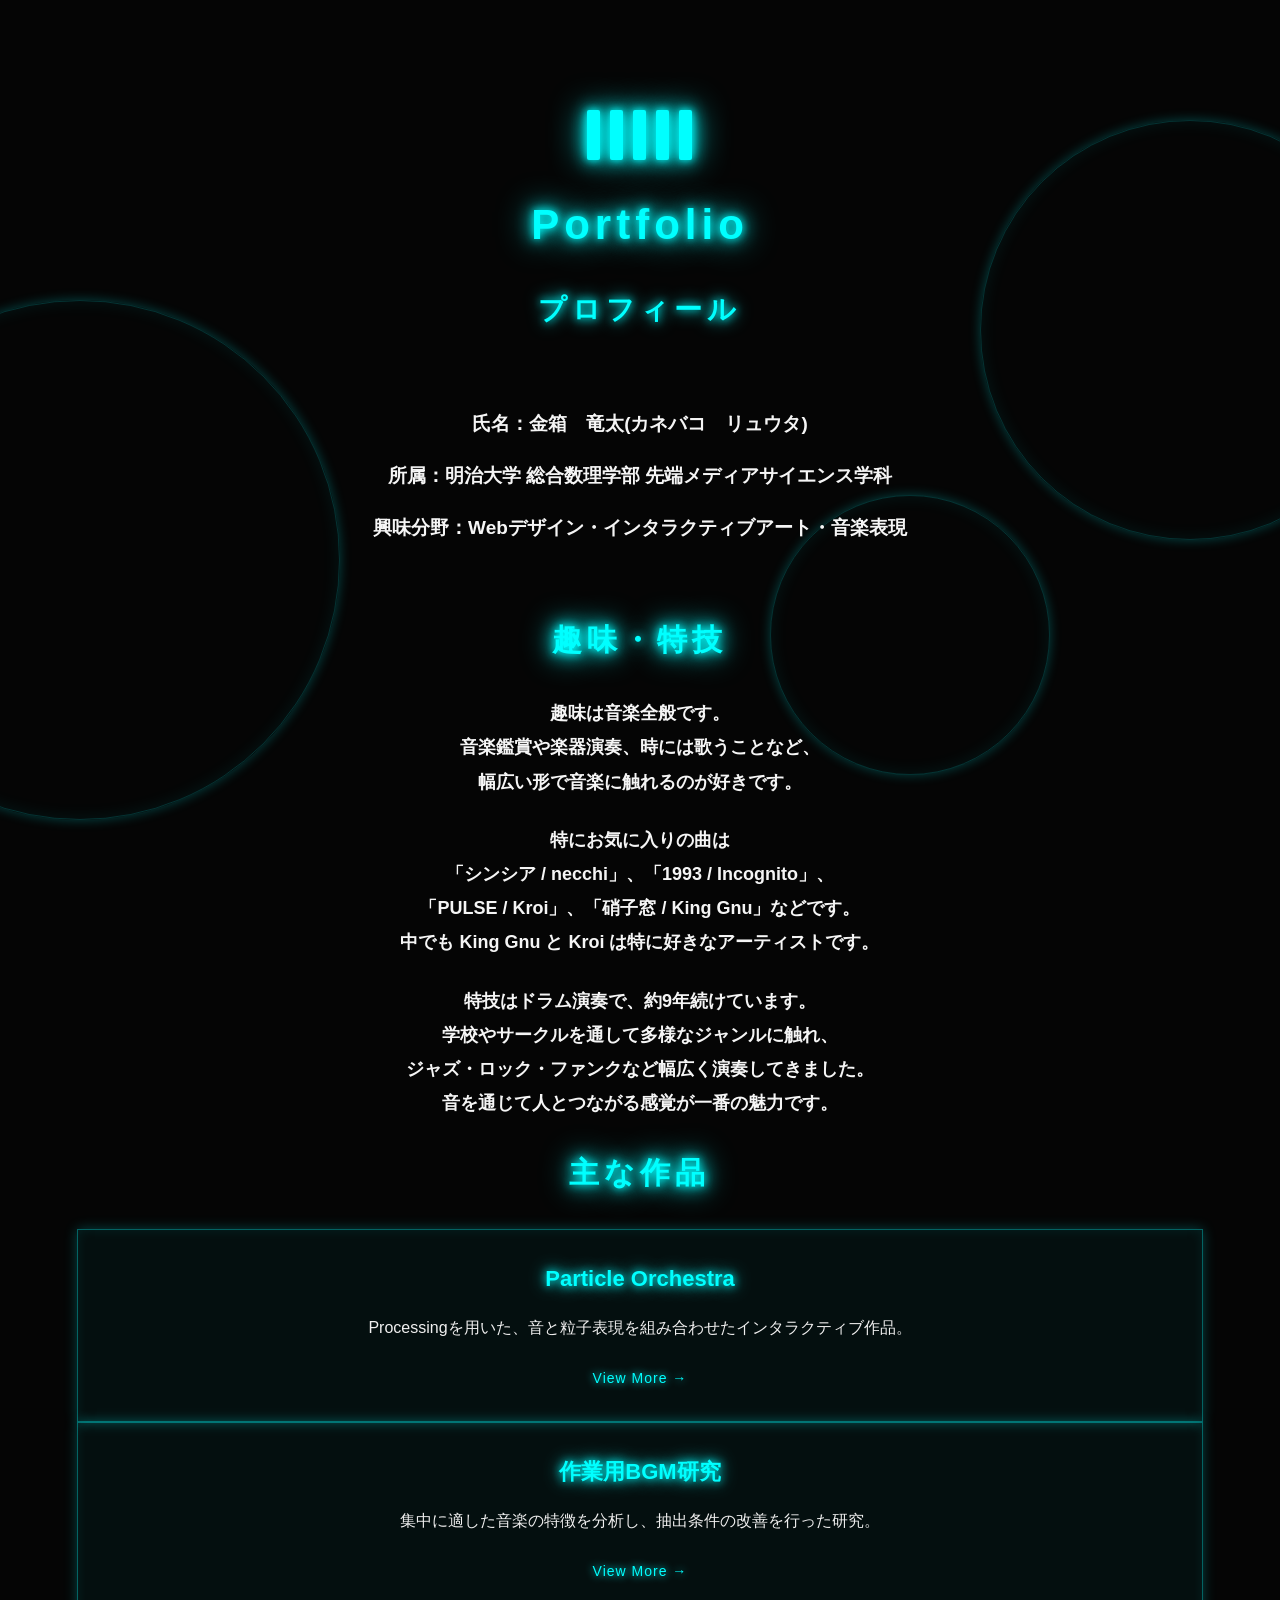
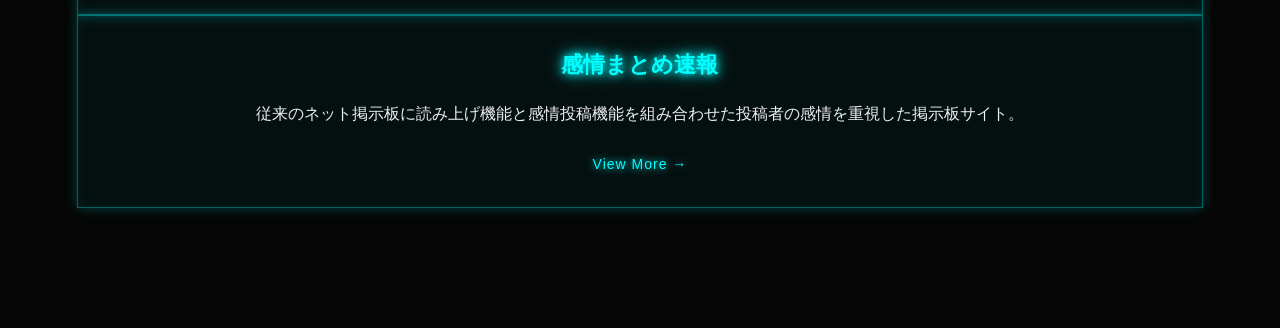
==== index.html @ 3263b045 "Add files via upload" ====
<!DOCTYPE html>
<html lang="ja">
<head>
  <meta charset="UTF-8">
  <meta name="viewport" content="width=device-width, initial-scale=1.0">
  <title>Portfolio</title>
  <link rel="stylesheet" href="style.css">
</head>
<body>

  <div class="music-bg">
  <div class="circle-wave wave1"></div>
  <div class="circle-wave wave2"></div>
  <div class="circle-wave wave3"></div>
</div>

  <main class="page">

    <section class="top">
      <div class="equalizer">
        <span></span>
        <span></span>
        <span></span>
        <span></span>
        <span></span>
      </div>

      <h1>Portfolio</h1>
      <h2>プロフィール</h2>
    </section>

    <section class="profile">
      <p>氏名：金箱　竜太(カネバコ　リュウタ)</p>
      <p>所属：明治大学 総合数理学部 先端メディアサイエンス学科</p>
      <p>興味分野：Webデザイン・インタラクティブアート・音楽表現</p>
    </section>

    <section class="section">
      <h2 class="section-title">趣味・特技</h2>

      <div class="text-block">
        <p>
          趣味は音楽全般です。<br>
          音楽鑑賞や楽器演奏、時には歌うことなど、<br>
          幅広い形で音楽に触れるのが好きです。
        </p>

        <p>
          特にお気に入りの曲は<br>
          「シンシア / necchi」、「1993 / Incognito」、<br>
          「PULSE / Kroi」、「硝子窓 / King Gnu」などです。<br>
          中でも King Gnu と Kroi は特に好きなアーティストです。
        </p>

        <p>
          特技はドラム演奏で、約9年続けています。<br>
          学校やサークルを通して多様なジャンルに触れ、<br>
          ジャズ・ロック・ファンクなど幅広く演奏してきました。<br>
          音を通じて人とつながる感覚が一番の魅力です。
        </p>
      </div>
    </section>

    <section class="section">
      <h2 class="section-title">主な作品</h2>

      <div class="works">
  <a href="particle-orchestra.html" class="work-card">
    <h3>Particle Orchestra</h3>
    <p>Processingを用いた、音と粒子表現を組み合わせたインタラクティブ作品。</p>
    <span class="more">View More →</span>
  </a>

  <a href="bgm-research.html" class="work-card">
    <h3>作業用BGM研究</h3>
    <p>集中に適した音楽の特徴を分析し、抽出条件の改善を行った研究。</p>
    <span class="more">View More →</span>
  </a>

  <a href="emotion-board.html" class="work-card">
    <h3>感情まとめ速報</h3>
    <p>従来のネット掲示板に読み上げ機能と感情投稿機能を組み合わせた投稿者の感情を重視した掲示板サイト。</p>
    <span class="more">View More →</span>
  </a>
</div>
    </section>

  </main>

</body>
</html>
---- style.css ----
* {
  margin: 0;
  padding: 0;
  box-sizing: border-box;
}

body {
  background: #050505;
  color: #f5f5f5;
  font-family: "Helvetica Neue", "Yu Gothic", "YuGothic", sans-serif;
  line-height: 1.9;
}

/* 全体幅 */
.page {
  width: min(1180px, 88%);
  margin: 0 auto;
  padding: 70px 0 120px;
}

/* 上部 */
.top {
  text-align: center;
  margin-bottom: 70px;
}

/* ネオンの棒アイコン */
.equalizer {
  display: flex;
  justify-content: center;
  align-items: flex-end;
  gap: 10px;
  height: 90px;
  margin-bottom: 25px;
}

.equalizer span {
  display: block;
  width: 13px;
  height: 50px;
  background: #00ffff;
  border-radius: 2px;
  box-shadow:
    0 0 8px #00ffff,
    0 0 18px #00ffff,
    0 0 35px #00ffff;
  animation: equalizerMove 1.2s ease-in-out infinite;
}

.equalizer span:nth-child(1) {
  animation-delay: 0s;
}

.equalizer span:nth-child(2) {
  animation-delay: 0.15s;
}

.equalizer span:nth-child(3) {
  animation-delay: 0.3s;
}

.equalizer span:nth-child(4) {
  animation-delay: 0.45s;
}

.equalizer span:nth-child(5) {
  animation-delay: 0.6s;
}

@keyframes equalizerMove {
  0%, 100% {
    height: 35px;
    opacity: 0.75;
  }

  25% {
    height: 78px;
    opacity: 1;
  }

  50% {
    height: 55px;
    opacity: 0.9;
  }

  75% {
    height: 90px;
    opacity: 1;
  }
}

/* タイトル */
.top h1 {
  font-size: 42px;
  letter-spacing: 5px;
  color: #00ffff;
  text-shadow:
    0 0 8px #00ffff,
    0 0 18px #00ffff,
    0 0 35px #00ffff;
  margin-bottom: 18px;
  animation: neonFlicker 3s ease-in-out infinite;
}

.top h2 {
  font-size: 28px;
  letter-spacing: 5px;
  color: #00ffff;
  text-shadow:
    0 0 8px #00ffff,
    0 0 18px #00ffff;
  animation: neonFlicker 3s ease-in-out infinite;
}

.profile {
  width: min(820px, 100%);
  margin: 0 auto 65px;
  font-size: 19px;
  font-weight: 600;
  text-align: center;
}

.profile p {
  margin-bottom: 16px;
}

.section-title {
  text-align: center;
  font-size: 30px;
  letter-spacing: 5px;
  color: #00ffff;
  text-shadow:
    0 0 8px #00ffff,
    0 0 18px #00ffff,
    0 0 32px #00ffff;
  margin-bottom: 28px;
  animation: neonFlicker 3s ease-in-out infinite;
}

.text-block {
  width: min(820px, 100%);
  margin: 0 auto;
  font-size: 18px;
  font-weight: 600;
  text-align: center;
}

.text-block p {
  margin-bottom: 24px;
}

/* 作品カード */
.work-card {
  display: block;
  padding: 28px;
  border: 1px solid rgba(0, 255, 255, 0.35);
  background: rgba(0, 255, 255, 0.045);
  box-shadow:
    0 0 12px rgba(0, 255, 255, 0.25),
    inset 0 0 12px rgba(0, 255, 255, 0.08);
  color: #f5f5f5;
  text-decoration: none;
  transition: 0.3s ease;
  text-align: center;
}

.work-card:hover {
  transform: translateY(-8px);
  border-color: rgba(0, 255, 255, 0.8);
  background: rgba(0, 255, 255, 0.09);
  box-shadow:
    0 0 18px rgba(0, 255, 255, 0.45),
    0 0 35px rgba(0, 255, 255, 0.18),
    inset 0 0 14px rgba(0, 255, 255, 0.12);
}

.work-card h3 {
  color: #00ffff;
  font-size: 22px;
  margin-bottom: 14px;
  text-shadow:
    0 0 8px #00ffff,
    0 0 18px rgba(0, 255, 255, 0.8);
}

.work-card p {
  font-size: 16px;
  line-height: 1.8;
  color: #f0f0f0;
  margin-bottom: 20px;
  text-align: center;
}

.more {
  display: inline-block;
  color: #00ffff;
  font-size: 14px;
  letter-spacing: 1px;
  text-shadow: 0 0 8px #00ffff;
}

/* スマホ対応 */
@media (max-width: 800px) {
  .page {
    width: 90%;
    padding-top: 50px;
  }

  .top h1 {
    font-size: 38px;
  }

  .top h2,
  .section-title {
    font-size: 26px;
  }

  .profile,
  .text-block {
    width: 100%;
    font-size: 17px;
  }

  .works {
    grid-template-columns: 1fr;
  }
}

.music-bg {
  position: fixed;
  inset: 0;
  pointer-events: none;
  overflow: hidden;
  z-index: -1;
}

/* 音波っぽい円 */
.circle-wave {
  position: absolute;
  border: 1px solid rgba(0, 255, 255, 0.18);
  border-radius: 50%;
  box-shadow:
    0 0 12px rgba(0, 255, 255, 0.25),
    inset 0 0 18px rgba(0, 255, 255, 0.08);
  animation: wavePulse 5s ease-in-out infinite;
}

.wave1 {
  width: 420px;
  height: 420px;
  top: 120px;
  right: -120px;
}

.wave2 {
  width: 520px;
  height: 520px;
  bottom: 80px;
  left: -180px;
  animation-delay: 1.5s;
}

.wave3 {
  width: 280px;
  height: 280px;
  top: 55%;
  right: 18%;
  animation-delay: 3s;
}

@keyframes wavePulse {
  0%, 100% {
    transform: scale(0.95);
    opacity: 0.25;
  }

  50% {
    transform: scale(1.08);
    opacity: 0.55;
  }
}

@keyframes neonFlicker {
  0%, 100% {
    opacity: 1;
    text-shadow:
      0 0 8px #00ffff,
      0 0 18px #00ffff,
      0 0 32px #00ffff;
  }

  50% {
    opacity: 0.86;
    text-shadow:
      0 0 5px #00ffff,
      0 0 12px #00ffff,
      0 0 24px #00ffff;
  }
}

.video-wrap {
  width: min(900px, 100%);
  margin: 35px auto 0;
  padding: 14px;
  border: 1px solid rgba(0, 255, 255, 0.4);
  background: rgba(0, 255, 255, 0.04);
  box-shadow:
    0 0 16px rgba(0, 255, 255, 0.28),
    0 0 36px rgba(0, 255, 255, 0.12),
    inset 0 0 18px rgba(0, 255, 255, 0.08);
}

.video-wrap video {
  width: 100%;
  display: block;
  border-radius: 2px;
  background: #000;
}

.detail-page {
  max-width: 1000px;
}

.back-link {
  display: inline-block;
  color: #00ffff;
  text-decoration: none;
  font-size: 15px;
  margin-bottom: 40px;
  text-shadow: 0 0 8px #00ffff;
  transition: 0.3s;
}

.back-link:hover {
  transform: translateX(-6px);
  text-shadow:
    0 0 8px #00ffff,
    0 0 18px #00ffff;
}

.skill-tags {
  display: flex;
  flex-wrap: wrap;
  gap: 14px;
  justify-content: center;
  margin-top: 28px;
}

.skill-tags span {
  padding: 10px 18px;
  border: 1px solid rgba(0, 255, 255, 0.45);
  color: #00ffff;
  background: rgba(0, 255, 255, 0.055);
  box-shadow:
    0 0 10px rgba(0, 255, 255, 0.22),
    inset 0 0 10px rgba(0, 255, 255, 0.06);
  font-size: 14px;
  letter-spacing: 1px;
}

.video-grid {
  display: grid;
  grid-template-columns: repeat(2, 1fr);
  gap: 30px;
  margin-top: 35px;
  align-items: start;
}

.video-item h3 {
  color: #00ffff;
  font-size: 20px;
  text-align: center;
  margin-bottom: 14px;
  text-shadow:
    0 0 8px #00ffff,
    0 0 18px rgba(0, 255, 255, 0.75);
}

.video-wrap.small-video {
  width: min(430px, 100%);
  margin: 0 auto;
  padding: 9px;
}

.video-wrap.small-video video {
  width: 100%;
  display: block;
  background: #000;
}

@media (max-width: 800px) {
  .video-grid {
    grid-template-columns: 1fr;
  }

  .video-wrap.small-video {
    width: min(520px, 100%);
  }
}

.detail-page {
  max-width: 1000px;
  text-align: center;
}

.back-link {
  text-align: left;
}
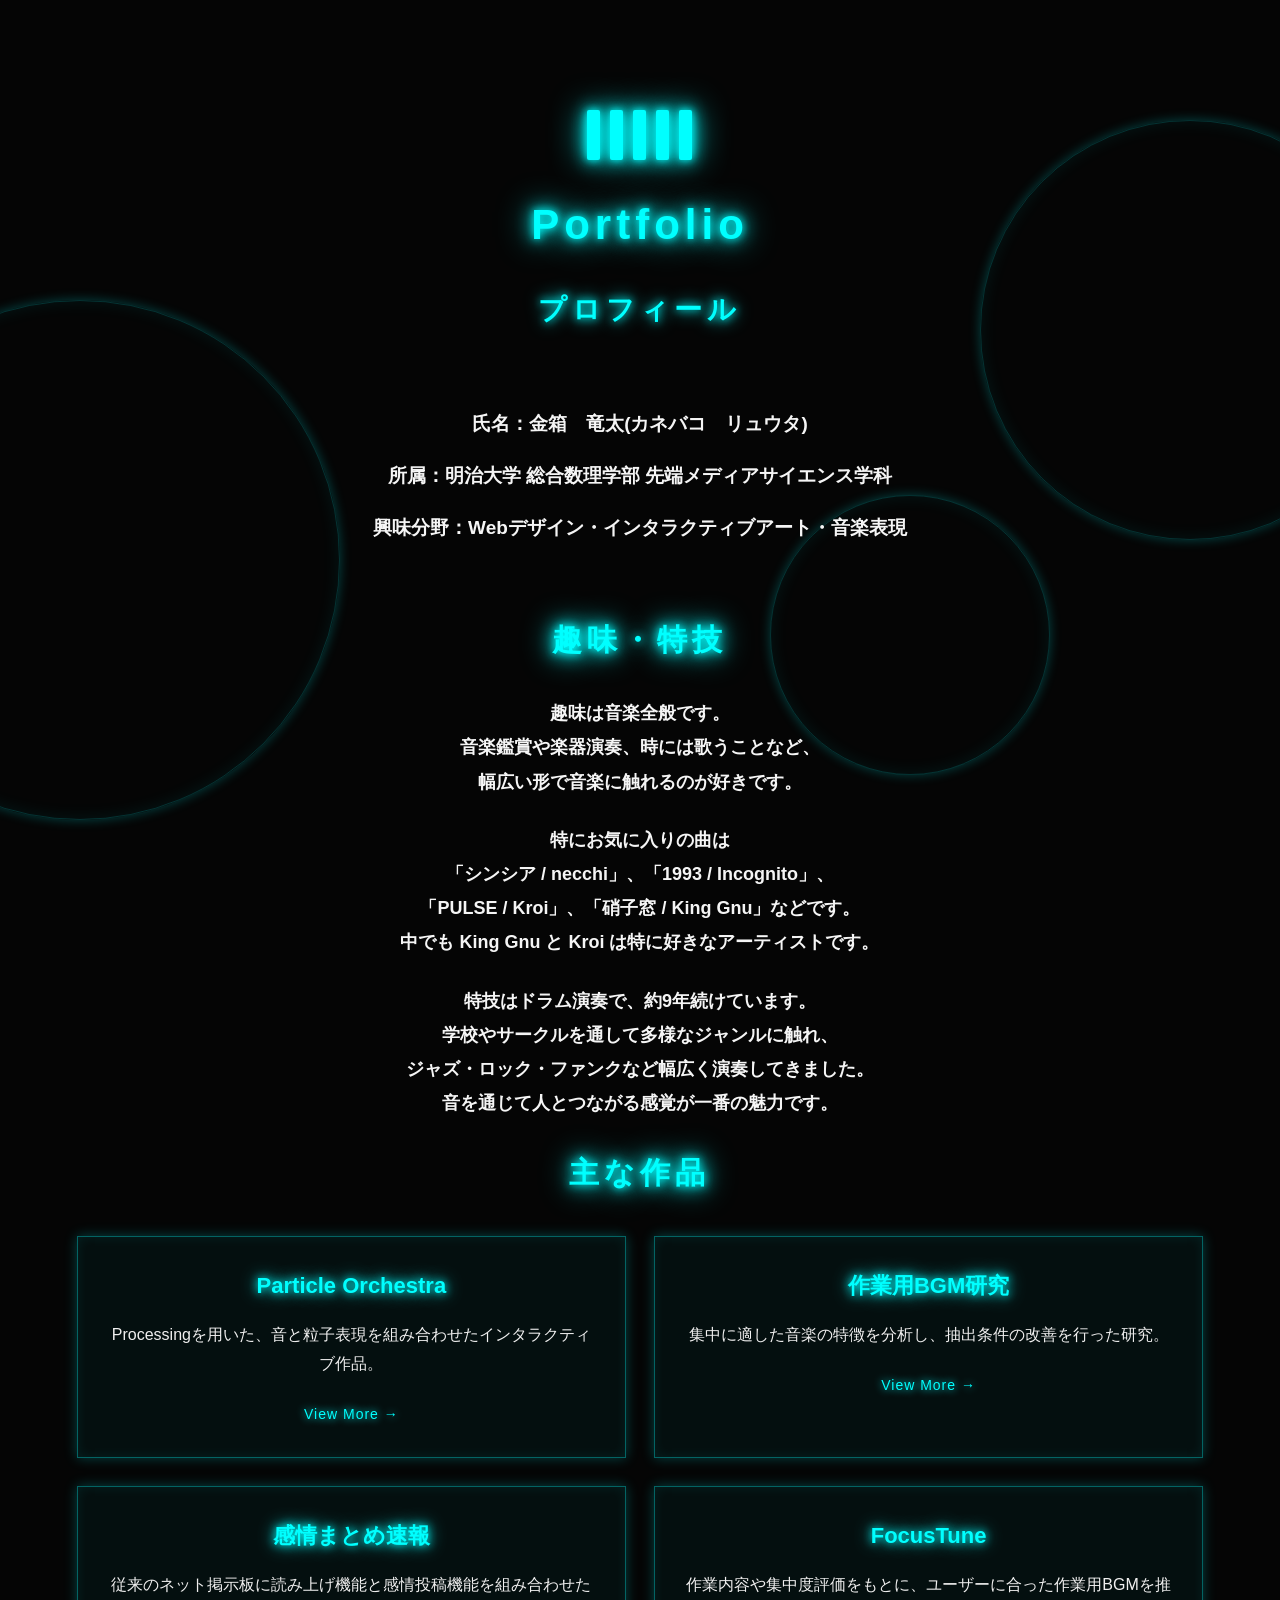
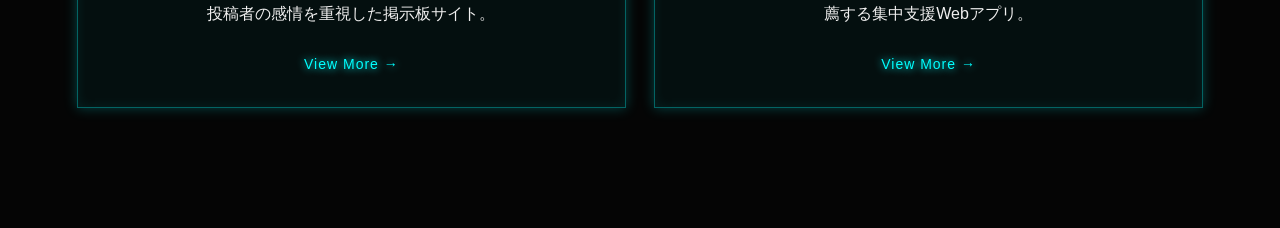
==== commit bbaeca93: "Add FocusTune to portfolio" ====
--- a/index.html
+++ b/index.html
@@ -82,6 +82,14 @@
     <p>従来のネット掲示板に読み上げ機能と感情投稿機能を組み合わせた投稿者の感情を重視した掲示板サイト。</p>
     <span class="more">View More →</span>
   </a>
+
+  <a href="focustune.html" class="work-card">
+  <h3>FocusTune</h3>
+  <p>
+    作業内容や集中度評価をもとに、ユーザーに合った作業用BGMを推薦する集中支援Webアプリ。
+  </p>
+  <span class="more">View More →</span>
+</a>
 </div>
     </section>
 
--- a/style.css
+++ b/style.css
@@ -149,6 +149,13 @@
   margin-bottom: 24px;
 }
 
+.works {
+  display: grid;
+  grid-template-columns: repeat(2, 1fr);
+  gap: 28px;
+  margin-top: 35px;
+}
+
 /* 作品カード */
 .work-card {
   display: block;
@@ -405,4 +412,383 @@
 
 .back-link {
   text-align: left;
+}
+
+/* ========================================
+   FocusTune
+======================================== */
+
+.focustune-page .section {
+  margin-bottom: 100px;
+}
+
+
+/* 開発中バッジ */
+
+.development-badge {
+  display: inline-block;
+  margin-top: 28px;
+  padding: 8px 18px;
+
+  border: 1px solid rgba(0, 255, 255, 0.5);
+
+  color: #00ffff;
+  background: rgba(0, 255, 255, 0.06);
+
+  font-size: 12px;
+  letter-spacing: 3px;
+
+  box-shadow:
+    0 0 12px rgba(0, 255, 255, 0.2),
+    inset 0 0 10px rgba(0, 255, 255, 0.05);
+}
+
+
+/* ========================================
+   FocusTune スクリーンショット
+======================================== */
+
+.focustune-screens {
+  display: grid;
+  grid-template-columns: 0.75fr 1.6fr;
+  gap: 28px;
+  align-items: start;
+
+  margin-top: 45px;
+}
+
+
+.screen-card {
+  position: relative;
+
+  padding: 14px;
+
+  border: 1px solid rgba(0, 255, 255, 0.35);
+  background: rgba(0, 255, 255, 0.035);
+
+  box-shadow:
+    0 0 18px rgba(0, 255, 255, 0.18),
+    inset 0 0 15px rgba(0, 255, 255, 0.05);
+
+  transition: 0.3s ease;
+}
+
+
+.screen-card:hover {
+  transform: translateY(-5px);
+
+  border-color: rgba(0, 255, 255, 0.7);
+
+  box-shadow:
+    0 0 20px rgba(0, 255, 255, 0.35),
+    0 0 45px rgba(0, 255, 255, 0.1);
+}
+
+
+.screen-label {
+  text-align: left;
+
+  color: #00ffff;
+
+  font-size: 11px;
+  letter-spacing: 2px;
+
+  margin: 4px 4px 12px;
+
+  text-shadow: 0 0 8px #00ffff;
+}
+
+
+.screen-image {
+  overflow: hidden;
+
+  border: 1px solid rgba(0, 255, 255, 0.25);
+
+  background: #fff;
+}
+
+
+.screen-image img {
+  display: block;
+
+  width: 100%;
+  height: auto;
+}
+
+
+.screen-card h3 {
+  margin: 20px 5px 5px;
+
+  color: #00ffff;
+
+  font-size: 19px;
+  letter-spacing: 1px;
+
+  text-shadow: 0 0 8px rgba(0, 255, 255, 0.7);
+}
+
+
+.screen-card p {
+  padding: 0 12px 10px;
+
+  color: #d8d8d8;
+
+  font-size: 14px;
+  line-height: 1.8;
+}
+
+
+/* ========================================
+   コンセプト
+======================================== */
+
+.concept-box {
+  width: min(850px, 100%);
+
+  margin: 40px auto 0;
+  padding: 55px 40px;
+
+  border-top: 1px solid rgba(0, 255, 255, 0.45);
+  border-bottom: 1px solid rgba(0, 255, 255, 0.45);
+
+  background:
+    linear-gradient(
+      90deg,
+      transparent,
+      rgba(0, 255, 255, 0.04),
+      transparent
+    );
+
+  box-shadow:
+    0 0 25px rgba(0, 255, 255, 0.08);
+}
+
+
+.concept-en {
+  color: #00ffff;
+
+  font-size: 13px;
+  letter-spacing: 5px;
+
+  margin-bottom: 20px;
+}
+
+
+.concept-main {
+  color: #ffffff;
+
+  font-size: clamp(32px, 5vw, 55px);
+  font-weight: 700;
+
+  line-height: 1.4;
+
+  margin-bottom: 25px;
+}
+
+
+.concept-description {
+  max-width: 650px;
+
+  margin: 0 auto;
+
+  color: #d5d5d5;
+
+  font-size: 16px;
+  line-height: 2;
+}
+
+
+/* ========================================
+   機能一覧
+======================================== */
+
+.feature-grid {
+  display: grid;
+
+  grid-template-columns: repeat(4, 1fr);
+
+  gap: 16px;
+
+  margin-top: 40px;
+}
+
+
+.feature-card {
+  position: relative;
+
+  min-height: 170px;
+
+  padding: 28px 18px 22px;
+
+  border: 1px solid rgba(0, 255, 255, 0.25);
+
+  background: rgba(0, 255, 255, 0.025);
+
+  transition: 0.3s ease;
+}
+
+
+.feature-card:hover {
+  transform: translateY(-6px);
+
+  border-color: rgba(0, 255, 255, 0.7);
+
+  background: rgba(0, 255, 255, 0.07);
+
+  box-shadow:
+    0 0 18px rgba(0, 255, 255, 0.22);
+}
+
+
+.feature-number {
+  position: absolute;
+
+  top: 12px;
+  right: 14px;
+
+  color: rgba(0, 255, 255, 0.3);
+
+  font-size: 12px;
+  letter-spacing: 2px;
+}
+
+
+.feature-card h3 {
+  margin-top: 25px;
+  margin-bottom: 12px;
+
+  color: #00ffff;
+
+  font-size: 14px;
+  letter-spacing: 2px;
+}
+
+
+.feature-card p {
+  color: #eeeeee;
+
+  font-size: 14px;
+  line-height: 1.7;
+}
+
+
+/* ========================================
+   実装状況
+======================================== */
+
+.development-status {
+  width: min(800px, 100%);
+
+  margin: 45px auto 0;
+
+  text-align: left;
+}
+
+
+.status-item {
+  margin-bottom: 32px;
+}
+
+
+.status-heading {
+  display: flex;
+
+  justify-content: space-between;
+
+  gap: 20px;
+
+  margin-bottom: 10px;
+
+  color: #eeeeee;
+
+  font-size: 14px;
+}
+
+
+.status-heading span:last-child {
+  color: #00ffff;
+
+  font-size: 11px;
+  letter-spacing: 1px;
+}
+
+
+.status-bar {
+  width: 100%;
+  height: 5px;
+
+  overflow: hidden;
+
+  background: rgba(255, 255, 255, 0.1);
+}
+
+
+.status-progress {
+  height: 100%;
+
+  background: #00ffff;
+
+  box-shadow:
+    0 0 8px #00ffff,
+    0 0 15px rgba(0, 255, 255, 0.7);
+}
+
+
+.status-progress.full {
+  width: 100%;
+}
+
+
+.status-progress.progress-60 {
+  width: 60%;
+}
+
+
+.status-progress.progress-25 {
+  width: 25%;
+}
+
+
+.bottom-back {
+  margin-top: 30px;
+}
+
+
+/* ========================================
+   FocusTune スマホ対応
+======================================== */
+
+@media (max-width: 900px) {
+
+  .focustune-screens {
+    grid-template-columns: 1fr;
+  }
+
+  .screen-card {
+    max-width: 700px;
+    margin: 0 auto;
+  }
+
+  .feature-grid {
+    grid-template-columns: repeat(2, 1fr);
+  }
+
+}
+
+
+@media (max-width: 550px) {
+
+  .feature-grid {
+    grid-template-columns: 1fr;
+  }
+
+  .concept-box {
+    padding: 40px 20px;
+  }
+
+  .status-heading {
+    flex-direction: column;
+    gap: 4px;
+  }
+
 }
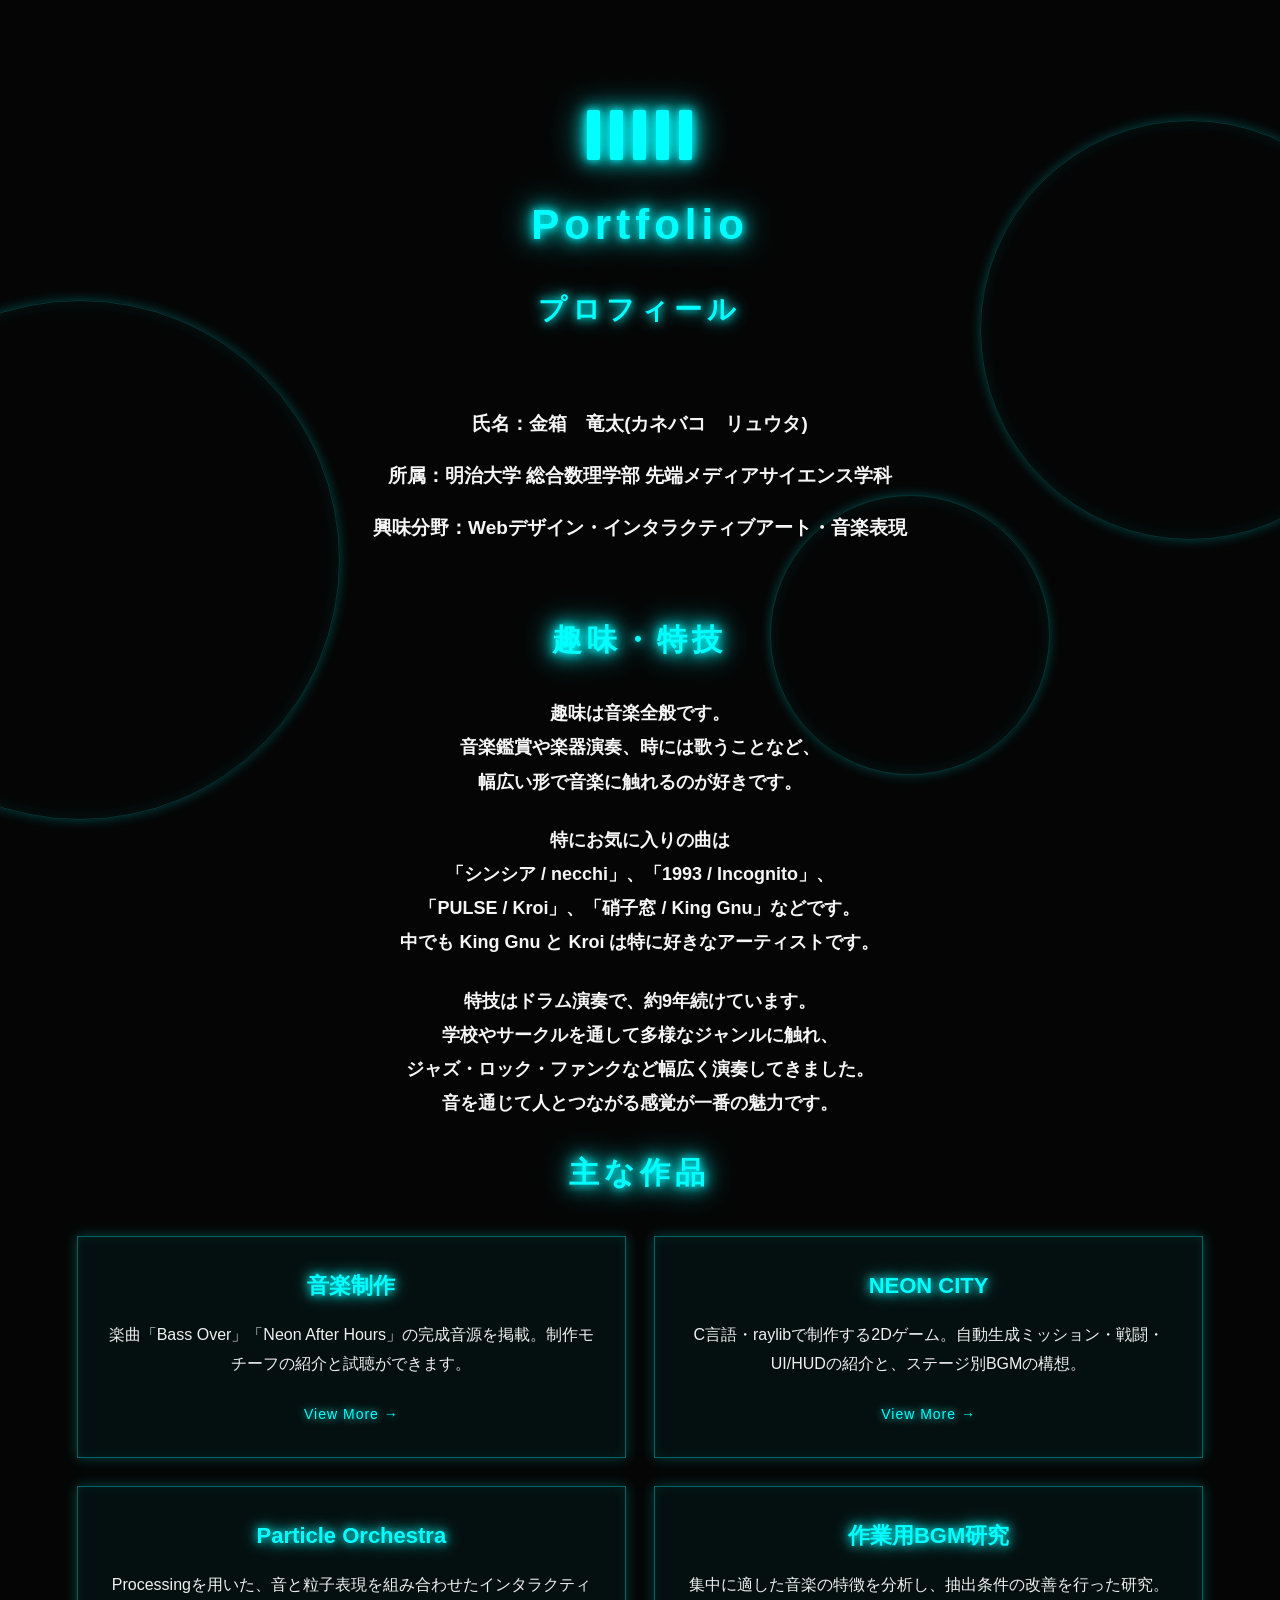
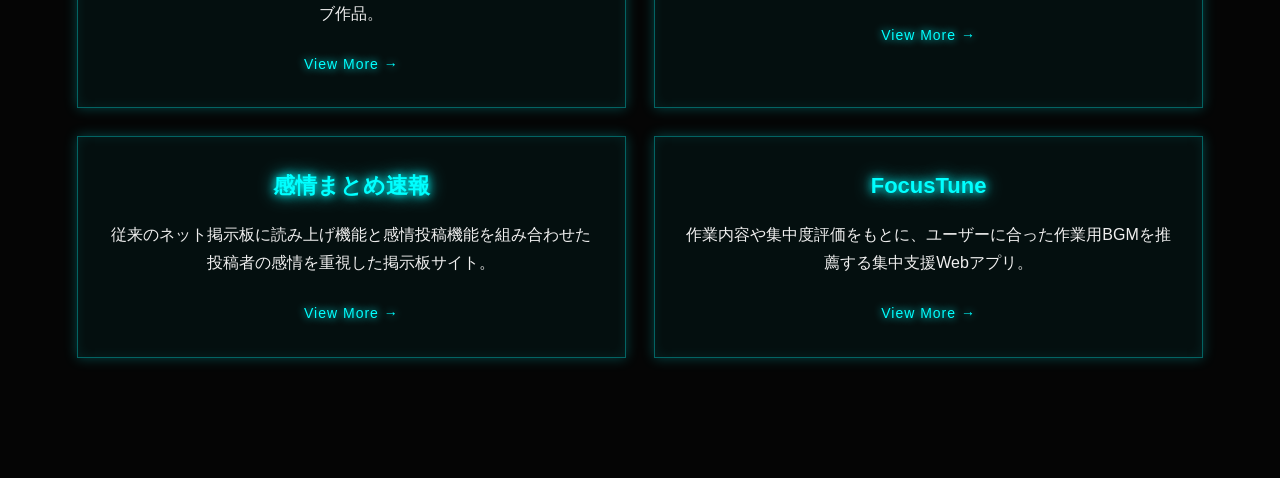
==== commit 77797cbf: "Add files via upload" ====
--- a/index.html
+++ b/index.html
@@ -1,99 +1,111 @@
-<!DOCTYPE html>
-<html lang="ja">
-<head>
-  <meta charset="UTF-8">
-  <meta name="viewport" content="width=device-width, initial-scale=1.0">
-  <title>Portfolio</title>
-  <link rel="stylesheet" href="style.css">
-</head>
-<body>
-
-  <div class="music-bg">
-  <div class="circle-wave wave1"></div>
-  <div class="circle-wave wave2"></div>
-  <div class="circle-wave wave3"></div>
-</div>
-
-  <main class="page">
-
-    <section class="top">
-      <div class="equalizer">
-        <span></span>
-        <span></span>
-        <span></span>
-        <span></span>
-        <span></span>
-      </div>
-
-      <h1>Portfolio</h1>
-      <h2>プロフィール</h2>
-    </section>
-
-    <section class="profile">
-      <p>氏名：金箱　竜太(カネバコ　リュウタ)</p>
-      <p>所属：明治大学 総合数理学部 先端メディアサイエンス学科</p>
-      <p>興味分野：Webデザイン・インタラクティブアート・音楽表現</p>
-    </section>
-
-    <section class="section">
-      <h2 class="section-title">趣味・特技</h2>
-
-      <div class="text-block">
-        <p>
-          趣味は音楽全般です。<br>
-          音楽鑑賞や楽器演奏、時には歌うことなど、<br>
-          幅広い形で音楽に触れるのが好きです。
-        </p>
-
-        <p>
-          特にお気に入りの曲は<br>
-          「シンシア / necchi」、「1993 / Incognito」、<br>
-          「PULSE / Kroi」、「硝子窓 / King Gnu」などです。<br>
-          中でも King Gnu と Kroi は特に好きなアーティストです。
-        </p>
-
-        <p>
-          特技はドラム演奏で、約9年続けています。<br>
-          学校やサークルを通して多様なジャンルに触れ、<br>
-          ジャズ・ロック・ファンクなど幅広く演奏してきました。<br>
-          音を通じて人とつながる感覚が一番の魅力です。
-        </p>
-      </div>
-    </section>
-
-    <section class="section">
-      <h2 class="section-title">主な作品</h2>
-
-      <div class="works">
-  <a href="particle-orchestra.html" class="work-card">
-    <h3>Particle Orchestra</h3>
-    <p>Processingを用いた、音と粒子表現を組み合わせたインタラクティブ作品。</p>
-    <span class="more">View More →</span>
-  </a>
-
-  <a href="bgm-research.html" class="work-card">
-    <h3>作業用BGM研究</h3>
-    <p>集中に適した音楽の特徴を分析し、抽出条件の改善を行った研究。</p>
-    <span class="more">View More →</span>
-  </a>
-
-  <a href="emotion-board.html" class="work-card">
-    <h3>感情まとめ速報</h3>
-    <p>従来のネット掲示板に読み上げ機能と感情投稿機能を組み合わせた投稿者の感情を重視した掲示板サイト。</p>
-    <span class="more">View More →</span>
-  </a>
-
-  <a href="focustune.html" class="work-card">
-  <h3>FocusTune</h3>
-  <p>
-    作業内容や集中度評価をもとに、ユーザーに合った作業用BGMを推薦する集中支援Webアプリ。
-  </p>
-  <span class="more">View More →</span>
-</a>
-</div>
-    </section>
-
-  </main>
-
-</body>
+<!DOCTYPE html>
+<html lang="ja">
+<head>
+  <meta charset="UTF-8">
+  <meta name="viewport" content="width=device-width, initial-scale=1.0">
+  <title>Portfolio</title>
+  <link rel="stylesheet" href="style.css">
+</head>
+<body>
+
+  <div class="music-bg">
+  <div class="circle-wave wave1"></div>
+  <div class="circle-wave wave2"></div>
+  <div class="circle-wave wave3"></div>
+</div>
+
+  <main class="page">
+
+    <section class="top">
+      <div class="equalizer">
+        <span></span>
+        <span></span>
+        <span></span>
+        <span></span>
+        <span></span>
+      </div>
+
+      <h1>Portfolio</h1>
+      <h2>プロフィール</h2>
+    </section>
+
+    <section class="profile">
+      <p>氏名：金箱　竜太(カネバコ　リュウタ)</p>
+      <p>所属：明治大学 総合数理学部 先端メディアサイエンス学科</p>
+      <p>興味分野：Webデザイン・インタラクティブアート・音楽表現</p>
+    </section>
+
+    <section class="section">
+      <h2 class="section-title">趣味・特技</h2>
+
+      <div class="text-block">
+        <p>
+          趣味は音楽全般です。<br>
+          音楽鑑賞や楽器演奏、時には歌うことなど、<br>
+          幅広い形で音楽に触れるのが好きです。
+        </p>
+
+        <p>
+          特にお気に入りの曲は<br>
+          「シンシア / necchi」、「1993 / Incognito」、<br>
+          「PULSE / Kroi」、「硝子窓 / King Gnu」などです。<br>
+          中でも King Gnu と Kroi は特に好きなアーティストです。
+        </p>
+
+        <p>
+          特技はドラム演奏で、約9年続けています。<br>
+          学校やサークルを通して多様なジャンルに触れ、<br>
+          ジャズ・ロック・ファンクなど幅広く演奏してきました。<br>
+          音を通じて人とつながる感覚が一番の魅力です。
+        </p>
+      </div>
+    </section>
+
+    <section class="section">
+      <h2 class="section-title">主な作品</h2>
+
+      <div class="works">
+  <a href="music.html" class="work-card">
+    <h3>音楽制作</h3>
+    <p>楽曲「Bass Over」「Neon After Hours」の完成音源を掲載。制作モチーフの紹介と試聴ができます。</p>
+    <span class="more">View More →</span>
+  </a>
+
+  <a href="neon-city.html" class="work-card">
+    <h3>NEON CITY</h3>
+    <p>C言語・raylibで制作する2Dゲーム。自動生成ミッション・戦闘・UI/HUDの紹介と、ステージ別BGMの構想。</p>
+    <span class="more">View More →</span>
+  </a>
+
+  <a href="particle-orchestra.html" class="work-card">
+    <h3>Particle Orchestra</h3>
+    <p>Processingを用いた、音と粒子表現を組み合わせたインタラクティブ作品。</p>
+    <span class="more">View More →</span>
+  </a>
+
+  <a href="bgm-research.html" class="work-card">
+    <h3>作業用BGM研究</h3>
+    <p>集中に適した音楽の特徴を分析し、抽出条件の改善を行った研究。</p>
+    <span class="more">View More →</span>
+  </a>
+
+  <a href="emotion-board.html" class="work-card">
+    <h3>感情まとめ速報</h3>
+    <p>従来のネット掲示板に読み上げ機能と感情投稿機能を組み合わせた投稿者の感情を重視した掲示板サイト。</p>
+    <span class="more">View More →</span>
+  </a>
+
+  <a href="focustune.html" class="work-card">
+  <h3>FocusTune</h3>
+  <p>
+    作業内容や集中度評価をもとに、ユーザーに合った作業用BGMを推薦する集中支援Webアプリ。
+  </p>
+  <span class="more">View More →</span>
+</a>
+</div>
+    </section>
+
+  </main>
+
+</body>
 </html>
--- a/style.css
+++ b/style.css
@@ -1,794 +1,851 @@
-* {
-  margin: 0;
-  padding: 0;
-  box-sizing: border-box;
-}
-
-body {
-  background: #050505;
-  color: #f5f5f5;
-  font-family: "Helvetica Neue", "Yu Gothic", "YuGothic", sans-serif;
-  line-height: 1.9;
-}
-
-/* 全体幅 */
-.page {
-  width: min(1180px, 88%);
-  margin: 0 auto;
-  padding: 70px 0 120px;
-}
-
-/* 上部 */
-.top {
-  text-align: center;
-  margin-bottom: 70px;
-}
-
-/* ネオンの棒アイコン */
-.equalizer {
-  display: flex;
-  justify-content: center;
-  align-items: flex-end;
-  gap: 10px;
-  height: 90px;
-  margin-bottom: 25px;
-}
-
-.equalizer span {
-  display: block;
-  width: 13px;
-  height: 50px;
-  background: #00ffff;
-  border-radius: 2px;
-  box-shadow:
-    0 0 8px #00ffff,
-    0 0 18px #00ffff,
-    0 0 35px #00ffff;
-  animation: equalizerMove 1.2s ease-in-out infinite;
-}
-
-.equalizer span:nth-child(1) {
-  animation-delay: 0s;
-}
-
-.equalizer span:nth-child(2) {
-  animation-delay: 0.15s;
-}
-
-.equalizer span:nth-child(3) {
-  animation-delay: 0.3s;
-}
-
-.equalizer span:nth-child(4) {
-  animation-delay: 0.45s;
-}
-
-.equalizer span:nth-child(5) {
-  animation-delay: 0.6s;
-}
-
-@keyframes equalizerMove {
-  0%, 100% {
-    height: 35px;
-    opacity: 0.75;
-  }
-
-  25% {
-    height: 78px;
-    opacity: 1;
-  }
-
-  50% {
-    height: 55px;
-    opacity: 0.9;
-  }
-
-  75% {
-    height: 90px;
-    opacity: 1;
-  }
-}
-
-/* タイトル */
-.top h1 {
-  font-size: 42px;
-  letter-spacing: 5px;
-  color: #00ffff;
-  text-shadow:
-    0 0 8px #00ffff,
-    0 0 18px #00ffff,
-    0 0 35px #00ffff;
-  margin-bottom: 18px;
-  animation: neonFlicker 3s ease-in-out infinite;
-}
-
-.top h2 {
-  font-size: 28px;
-  letter-spacing: 5px;
-  color: #00ffff;
-  text-shadow:
-    0 0 8px #00ffff,
-    0 0 18px #00ffff;
-  animation: neonFlicker 3s ease-in-out infinite;
-}
-
-.profile {
-  width: min(820px, 100%);
-  margin: 0 auto 65px;
-  font-size: 19px;
-  font-weight: 600;
-  text-align: center;
-}
-
-.profile p {
-  margin-bottom: 16px;
-}
-
-.section-title {
-  text-align: center;
-  font-size: 30px;
-  letter-spacing: 5px;
-  color: #00ffff;
-  text-shadow:
-    0 0 8px #00ffff,
-    0 0 18px #00ffff,
-    0 0 32px #00ffff;
-  margin-bottom: 28px;
-  animation: neonFlicker 3s ease-in-out infinite;
-}
-
-.text-block {
-  width: min(820px, 100%);
-  margin: 0 auto;
-  font-size: 18px;
-  font-weight: 600;
-  text-align: center;
-}
-
-.text-block p {
-  margin-bottom: 24px;
-}
-
-.works {
-  display: grid;
-  grid-template-columns: repeat(2, 1fr);
-  gap: 28px;
-  margin-top: 35px;
-}
-
-/* 作品カード */
-.work-card {
-  display: block;
-  padding: 28px;
-  border: 1px solid rgba(0, 255, 255, 0.35);
-  background: rgba(0, 255, 255, 0.045);
-  box-shadow:
-    0 0 12px rgba(0, 255, 255, 0.25),
-    inset 0 0 12px rgba(0, 255, 255, 0.08);
-  color: #f5f5f5;
-  text-decoration: none;
-  transition: 0.3s ease;
-  text-align: center;
-}
-
-.work-card:hover {
-  transform: translateY(-8px);
-  border-color: rgba(0, 255, 255, 0.8);
-  background: rgba(0, 255, 255, 0.09);
-  box-shadow:
-    0 0 18px rgba(0, 255, 255, 0.45),
-    0 0 35px rgba(0, 255, 255, 0.18),
-    inset 0 0 14px rgba(0, 255, 255, 0.12);
-}
-
-.work-card h3 {
-  color: #00ffff;
-  font-size: 22px;
-  margin-bottom: 14px;
-  text-shadow:
-    0 0 8px #00ffff,
-    0 0 18px rgba(0, 255, 255, 0.8);
-}
-
-.work-card p {
-  font-size: 16px;
-  line-height: 1.8;
-  color: #f0f0f0;
-  margin-bottom: 20px;
-  text-align: center;
-}
-
-.more {
-  display: inline-block;
-  color: #00ffff;
-  font-size: 14px;
-  letter-spacing: 1px;
-  text-shadow: 0 0 8px #00ffff;
-}
-
-/* スマホ対応 */
-@media (max-width: 800px) {
-  .page {
-    width: 90%;
-    padding-top: 50px;
-  }
-
-  .top h1 {
-    font-size: 38px;
-  }
-
-  .top h2,
-  .section-title {
-    font-size: 26px;
-  }
-
-  .profile,
-  .text-block {
-    width: 100%;
-    font-size: 17px;
-  }
-
-  .works {
-    grid-template-columns: 1fr;
-  }
-}
-
-.music-bg {
-  position: fixed;
-  inset: 0;
-  pointer-events: none;
-  overflow: hidden;
-  z-index: -1;
-}
-
-/* 音波っぽい円 */
-.circle-wave {
-  position: absolute;
-  border: 1px solid rgba(0, 255, 255, 0.18);
-  border-radius: 50%;
-  box-shadow:
-    0 0 12px rgba(0, 255, 255, 0.25),
-    inset 0 0 18px rgba(0, 255, 255, 0.08);
-  animation: wavePulse 5s ease-in-out infinite;
-}
-
-.wave1 {
-  width: 420px;
-  height: 420px;
-  top: 120px;
-  right: -120px;
-}
-
-.wave2 {
-  width: 520px;
-  height: 520px;
-  bottom: 80px;
-  left: -180px;
-  animation-delay: 1.5s;
-}
-
-.wave3 {
-  width: 280px;
-  height: 280px;
-  top: 55%;
-  right: 18%;
-  animation-delay: 3s;
-}
-
-@keyframes wavePulse {
-  0%, 100% {
-    transform: scale(0.95);
-    opacity: 0.25;
-  }
-
-  50% {
-    transform: scale(1.08);
-    opacity: 0.55;
-  }
-}
-
-@keyframes neonFlicker {
-  0%, 100% {
-    opacity: 1;
-    text-shadow:
-      0 0 8px #00ffff,
-      0 0 18px #00ffff,
-      0 0 32px #00ffff;
-  }
-
-  50% {
-    opacity: 0.86;
-    text-shadow:
-      0 0 5px #00ffff,
-      0 0 12px #00ffff,
-      0 0 24px #00ffff;
-  }
-}
-
-.video-wrap {
-  width: min(900px, 100%);
-  margin: 35px auto 0;
-  padding: 14px;
-  border: 1px solid rgba(0, 255, 255, 0.4);
-  background: rgba(0, 255, 255, 0.04);
-  box-shadow:
-    0 0 16px rgba(0, 255, 255, 0.28),
-    0 0 36px rgba(0, 255, 255, 0.12),
-    inset 0 0 18px rgba(0, 255, 255, 0.08);
-}
-
-.video-wrap video {
-  width: 100%;
-  display: block;
-  border-radius: 2px;
-  background: #000;
-}
-
-.detail-page {
-  max-width: 1000px;
-}
-
-.back-link {
-  display: inline-block;
-  color: #00ffff;
-  text-decoration: none;
-  font-size: 15px;
-  margin-bottom: 40px;
-  text-shadow: 0 0 8px #00ffff;
-  transition: 0.3s;
-}
-
-.back-link:hover {
-  transform: translateX(-6px);
-  text-shadow:
-    0 0 8px #00ffff,
-    0 0 18px #00ffff;
-}
-
-.skill-tags {
-  display: flex;
-  flex-wrap: wrap;
-  gap: 14px;
-  justify-content: center;
-  margin-top: 28px;
-}
-
-.skill-tags span {
-  padding: 10px 18px;
-  border: 1px solid rgba(0, 255, 255, 0.45);
-  color: #00ffff;
-  background: rgba(0, 255, 255, 0.055);
-  box-shadow:
-    0 0 10px rgba(0, 255, 255, 0.22),
-    inset 0 0 10px rgba(0, 255, 255, 0.06);
-  font-size: 14px;
-  letter-spacing: 1px;
-}
-
-.video-grid {
-  display: grid;
-  grid-template-columns: repeat(2, 1fr);
-  gap: 30px;
-  margin-top: 35px;
-  align-items: start;
-}
-
-.video-item h3 {
-  color: #00ffff;
-  font-size: 20px;
-  text-align: center;
-  margin-bottom: 14px;
-  text-shadow:
-    0 0 8px #00ffff,
-    0 0 18px rgba(0, 255, 255, 0.75);
-}
-
-.video-wrap.small-video {
-  width: min(430px, 100%);
-  margin: 0 auto;
-  padding: 9px;
-}
-
-.video-wrap.small-video video {
-  width: 100%;
-  display: block;
-  background: #000;
-}
-
-@media (max-width: 800px) {
-  .video-grid {
-    grid-template-columns: 1fr;
-  }
-
-  .video-wrap.small-video {
-    width: min(520px, 100%);
-  }
-}
-
-.detail-page {
-  max-width: 1000px;
-  text-align: center;
-}
-
-.back-link {
-  text-align: left;
-}
-
-/* ========================================
-   FocusTune
-======================================== */
-
-.focustune-page .section {
-  margin-bottom: 100px;
-}
-
-
-/* 開発中バッジ */
-
-.development-badge {
-  display: inline-block;
-  margin-top: 28px;
-  padding: 8px 18px;
-
-  border: 1px solid rgba(0, 255, 255, 0.5);
-
-  color: #00ffff;
-  background: rgba(0, 255, 255, 0.06);
-
-  font-size: 12px;
-  letter-spacing: 3px;
-
-  box-shadow:
-    0 0 12px rgba(0, 255, 255, 0.2),
-    inset 0 0 10px rgba(0, 255, 255, 0.05);
-}
-
-
-/* ========================================
-   FocusTune スクリーンショット
-======================================== */
-
-.focustune-screens {
-  display: grid;
-  grid-template-columns: 0.75fr 1.6fr;
-  gap: 28px;
-  align-items: start;
-
-  margin-top: 45px;
-}
-
-
-.screen-card {
-  position: relative;
-
-  padding: 14px;
-
-  border: 1px solid rgba(0, 255, 255, 0.35);
-  background: rgba(0, 255, 255, 0.035);
-
-  box-shadow:
-    0 0 18px rgba(0, 255, 255, 0.18),
-    inset 0 0 15px rgba(0, 255, 255, 0.05);
-
-  transition: 0.3s ease;
-}
-
-
-.screen-card:hover {
-  transform: translateY(-5px);
-
-  border-color: rgba(0, 255, 255, 0.7);
-
-  box-shadow:
-    0 0 20px rgba(0, 255, 255, 0.35),
-    0 0 45px rgba(0, 255, 255, 0.1);
-}
-
-
-.screen-label {
-  text-align: left;
-
-  color: #00ffff;
-
-  font-size: 11px;
-  letter-spacing: 2px;
-
-  margin: 4px 4px 12px;
-
-  text-shadow: 0 0 8px #00ffff;
-}
-
-
-.screen-image {
-  overflow: hidden;
-
-  border: 1px solid rgba(0, 255, 255, 0.25);
-
-  background: #fff;
-}
-
-
-.screen-image img {
-  display: block;
-
-  width: 100%;
-  height: auto;
-}
-
-
-.screen-card h3 {
-  margin: 20px 5px 5px;
-
-  color: #00ffff;
-
-  font-size: 19px;
-  letter-spacing: 1px;
-
-  text-shadow: 0 0 8px rgba(0, 255, 255, 0.7);
-}
-
-
-.screen-card p {
-  padding: 0 12px 10px;
-
-  color: #d8d8d8;
-
-  font-size: 14px;
-  line-height: 1.8;
-}
-
-
-/* ========================================
-   コンセプト
-======================================== */
-
-.concept-box {
-  width: min(850px, 100%);
-
-  margin: 40px auto 0;
-  padding: 55px 40px;
-
-  border-top: 1px solid rgba(0, 255, 255, 0.45);
-  border-bottom: 1px solid rgba(0, 255, 255, 0.45);
-
-  background:
-    linear-gradient(
-      90deg,
-      transparent,
-      rgba(0, 255, 255, 0.04),
-      transparent
-    );
-
-  box-shadow:
-    0 0 25px rgba(0, 255, 255, 0.08);
-}
-
-
-.concept-en {
-  color: #00ffff;
-
-  font-size: 13px;
-  letter-spacing: 5px;
-
-  margin-bottom: 20px;
-}
-
-
-.concept-main {
-  color: #ffffff;
-
-  font-size: clamp(32px, 5vw, 55px);
-  font-weight: 700;
-
-  line-height: 1.4;
-
-  margin-bottom: 25px;
-}
-
-
-.concept-description {
-  max-width: 650px;
-
-  margin: 0 auto;
-
-  color: #d5d5d5;
-
-  font-size: 16px;
-  line-height: 2;
-}
-
-
-/* ========================================
-   機能一覧
-======================================== */
-
-.feature-grid {
-  display: grid;
-
-  grid-template-columns: repeat(4, 1fr);
-
-  gap: 16px;
-
-  margin-top: 40px;
-}
-
-
-.feature-card {
-  position: relative;
-
-  min-height: 170px;
-
-  padding: 28px 18px 22px;
-
-  border: 1px solid rgba(0, 255, 255, 0.25);
-
-  background: rgba(0, 255, 255, 0.025);
-
-  transition: 0.3s ease;
-}
-
-
-.feature-card:hover {
-  transform: translateY(-6px);
-
-  border-color: rgba(0, 255, 255, 0.7);
-
-  background: rgba(0, 255, 255, 0.07);
-
-  box-shadow:
-    0 0 18px rgba(0, 255, 255, 0.22);
-}
-
-
-.feature-number {
-  position: absolute;
-
-  top: 12px;
-  right: 14px;
-
-  color: rgba(0, 255, 255, 0.3);
-
-  font-size: 12px;
-  letter-spacing: 2px;
-}
-
-
-.feature-card h3 {
-  margin-top: 25px;
-  margin-bottom: 12px;
-
-  color: #00ffff;
-
-  font-size: 14px;
-  letter-spacing: 2px;
-}
-
-
-.feature-card p {
-  color: #eeeeee;
-
-  font-size: 14px;
-  line-height: 1.7;
-}
-
-
-/* ========================================
-   実装状況
-======================================== */
-
-.development-status {
-  width: min(800px, 100%);
-
-  margin: 45px auto 0;
-
-  text-align: left;
-}
-
-
-.status-item {
-  margin-bottom: 32px;
-}
-
-
-.status-heading {
-  display: flex;
-
-  justify-content: space-between;
-
-  gap: 20px;
-
-  margin-bottom: 10px;
-
-  color: #eeeeee;
-
-  font-size: 14px;
-}
-
-
-.status-heading span:last-child {
-  color: #00ffff;
-
-  font-size: 11px;
-  letter-spacing: 1px;
-}
-
-
-.status-bar {
-  width: 100%;
-  height: 5px;
-
-  overflow: hidden;
-
-  background: rgba(255, 255, 255, 0.1);
-}
-
-
-.status-progress {
-  height: 100%;
-
-  background: #00ffff;
-
-  box-shadow:
-    0 0 8px #00ffff,
-    0 0 15px rgba(0, 255, 255, 0.7);
-}
-
-
-.status-progress.full {
-  width: 100%;
-}
-
-
-.status-progress.progress-60 {
-  width: 60%;
-}
-
-
-.status-progress.progress-25 {
-  width: 25%;
-}
-
-
-.bottom-back {
-  margin-top: 30px;
-}
-
-
-/* ========================================
-   FocusTune スマホ対応
-======================================== */
-
-@media (max-width: 900px) {
-
-  .focustune-screens {
-    grid-template-columns: 1fr;
-  }
-
-  .screen-card {
-    max-width: 700px;
-    margin: 0 auto;
-  }
-
-  .feature-grid {
-    grid-template-columns: repeat(2, 1fr);
-  }
-
-}
-
-
-@media (max-width: 550px) {
-
-  .feature-grid {
-    grid-template-columns: 1fr;
-  }
-
-  .concept-box {
-    padding: 40px 20px;
-  }
-
-  .status-heading {
-    flex-direction: column;
-    gap: 4px;
-  }
-
-}+* {
+  margin: 0;
+  padding: 0;
+  box-sizing: border-box;
+}
+
+body {
+  background: #050505;
+  color: #f5f5f5;
+  font-family: "Helvetica Neue", "Yu Gothic", "YuGothic", sans-serif;
+  line-height: 1.9;
+}
+
+/* 全体幅 */
+.page {
+  width: min(1180px, 88%);
+  margin: 0 auto;
+  padding: 70px 0 120px;
+}
+
+/* 上部 */
+.top {
+  text-align: center;
+  margin-bottom: 70px;
+}
+
+/* ネオンの棒アイコン */
+.equalizer {
+  display: flex;
+  justify-content: center;
+  align-items: flex-end;
+  gap: 10px;
+  height: 90px;
+  margin-bottom: 25px;
+}
+
+.equalizer span {
+  display: block;
+  width: 13px;
+  height: 50px;
+  background: #00ffff;
+  border-radius: 2px;
+  box-shadow:
+    0 0 8px #00ffff,
+    0 0 18px #00ffff,
+    0 0 35px #00ffff;
+  animation: equalizerMove 1.2s ease-in-out infinite;
+}
+
+.equalizer span:nth-child(1) {
+  animation-delay: 0s;
+}
+
+.equalizer span:nth-child(2) {
+  animation-delay: 0.15s;
+}
+
+.equalizer span:nth-child(3) {
+  animation-delay: 0.3s;
+}
+
+.equalizer span:nth-child(4) {
+  animation-delay: 0.45s;
+}
+
+.equalizer span:nth-child(5) {
+  animation-delay: 0.6s;
+}
+
+@keyframes equalizerMove {
+  0%, 100% {
+    height: 35px;
+    opacity: 0.75;
+  }
+
+  25% {
+    height: 78px;
+    opacity: 1;
+  }
+
+  50% {
+    height: 55px;
+    opacity: 0.9;
+  }
+
+  75% {
+    height: 90px;
+    opacity: 1;
+  }
+}
+
+/* タイトル */
+.top h1 {
+  font-size: 42px;
+  letter-spacing: 5px;
+  color: #00ffff;
+  text-shadow:
+    0 0 8px #00ffff,
+    0 0 18px #00ffff,
+    0 0 35px #00ffff;
+  margin-bottom: 18px;
+  animation: neonFlicker 3s ease-in-out infinite;
+}
+
+.top h2 {
+  font-size: 28px;
+  letter-spacing: 5px;
+  color: #00ffff;
+  text-shadow:
+    0 0 8px #00ffff,
+    0 0 18px #00ffff;
+  animation: neonFlicker 3s ease-in-out infinite;
+}
+
+.profile {
+  width: min(820px, 100%);
+  margin: 0 auto 65px;
+  font-size: 19px;
+  font-weight: 600;
+  text-align: center;
+}
+
+.profile p {
+  margin-bottom: 16px;
+}
+
+.section-title {
+  text-align: center;
+  font-size: 30px;
+  letter-spacing: 5px;
+  color: #00ffff;
+  text-shadow:
+    0 0 8px #00ffff,
+    0 0 18px #00ffff,
+    0 0 32px #00ffff;
+  margin-bottom: 28px;
+  animation: neonFlicker 3s ease-in-out infinite;
+}
+
+.text-block {
+  width: min(820px, 100%);
+  margin: 0 auto;
+  font-size: 18px;
+  font-weight: 600;
+  text-align: center;
+}
+
+.text-block p {
+  margin-bottom: 24px;
+}
+
+.works {
+  display: grid;
+  grid-template-columns: repeat(2, 1fr);
+  gap: 28px;
+  margin-top: 35px;
+}
+
+/* 作品カード */
+.work-card {
+  display: block;
+  padding: 28px;
+  border: 1px solid rgba(0, 255, 255, 0.35);
+  background: rgba(0, 255, 255, 0.045);
+  box-shadow:
+    0 0 12px rgba(0, 255, 255, 0.25),
+    inset 0 0 12px rgba(0, 255, 255, 0.08);
+  color: #f5f5f5;
+  text-decoration: none;
+  transition: 0.3s ease;
+  text-align: center;
+}
+
+.work-card:hover {
+  transform: translateY(-8px);
+  border-color: rgba(0, 255, 255, 0.8);
+  background: rgba(0, 255, 255, 0.09);
+  box-shadow:
+    0 0 18px rgba(0, 255, 255, 0.45),
+    0 0 35px rgba(0, 255, 255, 0.18),
+    inset 0 0 14px rgba(0, 255, 255, 0.12);
+}
+
+.work-card h3 {
+  color: #00ffff;
+  font-size: 22px;
+  margin-bottom: 14px;
+  text-shadow:
+    0 0 8px #00ffff,
+    0 0 18px rgba(0, 255, 255, 0.8);
+}
+
+.work-card p {
+  font-size: 16px;
+  line-height: 1.8;
+  color: #f0f0f0;
+  margin-bottom: 20px;
+  text-align: center;
+}
+
+.more {
+  display: inline-block;
+  color: #00ffff;
+  font-size: 14px;
+  letter-spacing: 1px;
+  text-shadow: 0 0 8px #00ffff;
+}
+
+/* スマホ対応 */
+@media (max-width: 800px) {
+  .page {
+    width: 90%;
+    padding-top: 50px;
+  }
+
+  .top h1 {
+    font-size: 38px;
+  }
+
+  .top h2,
+  .section-title {
+    font-size: 26px;
+  }
+
+  .profile,
+  .text-block {
+    width: 100%;
+    font-size: 17px;
+  }
+
+  .works {
+    grid-template-columns: 1fr;
+  }
+}
+
+.music-bg {
+  position: fixed;
+  inset: 0;
+  pointer-events: none;
+  overflow: hidden;
+  z-index: -1;
+}
+
+/* 音波っぽい円 */
+.circle-wave {
+  position: absolute;
+  border: 1px solid rgba(0, 255, 255, 0.18);
+  border-radius: 50%;
+  box-shadow:
+    0 0 12px rgba(0, 255, 255, 0.25),
+    inset 0 0 18px rgba(0, 255, 255, 0.08);
+  animation: wavePulse 5s ease-in-out infinite;
+}
+
+.wave1 {
+  width: 420px;
+  height: 420px;
+  top: 120px;
+  right: -120px;
+}
+
+.wave2 {
+  width: 520px;
+  height: 520px;
+  bottom: 80px;
+  left: -180px;
+  animation-delay: 1.5s;
+}
+
+.wave3 {
+  width: 280px;
+  height: 280px;
+  top: 55%;
+  right: 18%;
+  animation-delay: 3s;
+}
+
+@keyframes wavePulse {
+  0%, 100% {
+    transform: scale(0.95);
+    opacity: 0.25;
+  }
+
+  50% {
+    transform: scale(1.08);
+    opacity: 0.55;
+  }
+}
+
+@keyframes neonFlicker {
+  0%, 100% {
+    opacity: 1;
+    text-shadow:
+      0 0 8px #00ffff,
+      0 0 18px #00ffff,
+      0 0 32px #00ffff;
+  }
+
+  50% {
+    opacity: 0.86;
+    text-shadow:
+      0 0 5px #00ffff,
+      0 0 12px #00ffff,
+      0 0 24px #00ffff;
+  }
+}
+
+.video-wrap {
+  width: min(900px, 100%);
+  margin: 35px auto 0;
+  padding: 14px;
+  border: 1px solid rgba(0, 255, 255, 0.4);
+  background: rgba(0, 255, 255, 0.04);
+  box-shadow:
+    0 0 16px rgba(0, 255, 255, 0.28),
+    0 0 36px rgba(0, 255, 255, 0.12),
+    inset 0 0 18px rgba(0, 255, 255, 0.08);
+}
+
+.video-wrap video {
+  width: 100%;
+  display: block;
+  border-radius: 2px;
+  background: #000;
+}
+
+.detail-page {
+  max-width: 1000px;
+}
+
+.back-link {
+  display: inline-block;
+  color: #00ffff;
+  text-decoration: none;
+  font-size: 15px;
+  margin-bottom: 40px;
+  text-shadow: 0 0 8px #00ffff;
+  transition: 0.3s;
+}
+
+.back-link:hover {
+  transform: translateX(-6px);
+  text-shadow:
+    0 0 8px #00ffff,
+    0 0 18px #00ffff;
+}
+
+.skill-tags {
+  display: flex;
+  flex-wrap: wrap;
+  gap: 14px;
+  justify-content: center;
+  margin-top: 28px;
+}
+
+.skill-tags span {
+  padding: 10px 18px;
+  border: 1px solid rgba(0, 255, 255, 0.45);
+  color: #00ffff;
+  background: rgba(0, 255, 255, 0.055);
+  box-shadow:
+    0 0 10px rgba(0, 255, 255, 0.22),
+    inset 0 0 10px rgba(0, 255, 255, 0.06);
+  font-size: 14px;
+  letter-spacing: 1px;
+}
+
+.video-grid {
+  display: grid;
+  grid-template-columns: repeat(2, 1fr);
+  gap: 30px;
+  margin-top: 35px;
+  align-items: start;
+}
+
+.video-item h3 {
+  color: #00ffff;
+  font-size: 20px;
+  text-align: center;
+  margin-bottom: 14px;
+  text-shadow:
+    0 0 8px #00ffff,
+    0 0 18px rgba(0, 255, 255, 0.75);
+}
+
+.video-wrap.small-video {
+  width: min(430px, 100%);
+  margin: 0 auto;
+  padding: 9px;
+}
+
+.video-wrap.small-video video {
+  width: 100%;
+  display: block;
+  background: #000;
+}
+
+@media (max-width: 800px) {
+  .video-grid {
+    grid-template-columns: 1fr;
+  }
+
+  .video-wrap.small-video {
+    width: min(520px, 100%);
+  }
+}
+
+.detail-page {
+  max-width: 1000px;
+  text-align: center;
+}
+
+.back-link {
+  text-align: left;
+}
+
+/* ========================================
+   FocusTune
+======================================== */
+
+.focustune-page .section {
+  margin-bottom: 100px;
+}
+
+
+/* 開発中バッジ */
+
+.development-badge {
+  display: inline-block;
+  margin-top: 28px;
+  padding: 8px 18px;
+
+  border: 1px solid rgba(0, 255, 255, 0.5);
+
+  color: #00ffff;
+  background: rgba(0, 255, 255, 0.06);
+
+  font-size: 12px;
+  letter-spacing: 3px;
+
+  box-shadow:
+    0 0 12px rgba(0, 255, 255, 0.2),
+    inset 0 0 10px rgba(0, 255, 255, 0.05);
+}
+
+
+/* ========================================
+   FocusTune スクリーンショット
+======================================== */
+
+.focustune-screens {
+  display: grid;
+  grid-template-columns: 0.75fr 1.6fr;
+  gap: 28px;
+  align-items: start;
+
+  margin-top: 45px;
+}
+
+
+.screen-card {
+  position: relative;
+
+  padding: 14px;
+
+  border: 1px solid rgba(0, 255, 255, 0.35);
+  background: rgba(0, 255, 255, 0.035);
+
+  box-shadow:
+    0 0 18px rgba(0, 255, 255, 0.18),
+    inset 0 0 15px rgba(0, 255, 255, 0.05);
+
+  transition: 0.3s ease;
+}
+
+
+.screen-card:hover {
+  transform: translateY(-5px);
+
+  border-color: rgba(0, 255, 255, 0.7);
+
+  box-shadow:
+    0 0 20px rgba(0, 255, 255, 0.35),
+    0 0 45px rgba(0, 255, 255, 0.1);
+}
+
+
+.screen-label {
+  text-align: left;
+
+  color: #00ffff;
+
+  font-size: 11px;
+  letter-spacing: 2px;
+
+  margin: 4px 4px 12px;
+
+  text-shadow: 0 0 8px #00ffff;
+}
+
+
+.screen-image {
+  overflow: hidden;
+
+  border: 1px solid rgba(0, 255, 255, 0.25);
+
+  background: #fff;
+}
+
+
+.screen-image img {
+  display: block;
+
+  width: 100%;
+  height: auto;
+}
+
+
+.screen-card h3 {
+  margin: 20px 5px 5px;
+
+  color: #00ffff;
+
+  font-size: 19px;
+  letter-spacing: 1px;
+
+  text-shadow: 0 0 8px rgba(0, 255, 255, 0.7);
+}
+
+
+.screen-card p {
+  padding: 0 12px 10px;
+
+  color: #d8d8d8;
+
+  font-size: 14px;
+  line-height: 1.8;
+}
+
+
+/* ========================================
+   コンセプト
+======================================== */
+
+.concept-box {
+  width: min(850px, 100%);
+
+  margin: 40px auto 0;
+  padding: 55px 40px;
+
+  border-top: 1px solid rgba(0, 255, 255, 0.45);
+  border-bottom: 1px solid rgba(0, 255, 255, 0.45);
+
+  background:
+    linear-gradient(
+      90deg,
+      transparent,
+      rgba(0, 255, 255, 0.04),
+      transparent
+    );
+
+  box-shadow:
+    0 0 25px rgba(0, 255, 255, 0.08);
+}
+
+
+.concept-en {
+  color: #00ffff;
+
+  font-size: 13px;
+  letter-spacing: 5px;
+
+  margin-bottom: 20px;
+}
+
+
+.concept-main {
+  color: #ffffff;
+
+  font-size: clamp(32px, 5vw, 55px);
+  font-weight: 700;
+
+  line-height: 1.4;
+
+  margin-bottom: 25px;
+}
+
+
+.concept-description {
+  max-width: 650px;
+
+  margin: 0 auto;
+
+  color: #d5d5d5;
+
+  font-size: 16px;
+  line-height: 2;
+}
+
+
+/* ========================================
+   機能一覧
+======================================== */
+
+.feature-grid {
+  display: grid;
+
+  grid-template-columns: repeat(4, 1fr);
+
+  gap: 16px;
+
+  margin-top: 40px;
+}
+
+
+.feature-card {
+  position: relative;
+
+  min-height: 170px;
+
+  padding: 28px 18px 22px;
+
+  border: 1px solid rgba(0, 255, 255, 0.25);
+
+  background: rgba(0, 255, 255, 0.025);
+
+  transition: 0.3s ease;
+}
+
+
+.feature-card:hover {
+  transform: translateY(-6px);
+
+  border-color: rgba(0, 255, 255, 0.7);
+
+  background: rgba(0, 255, 255, 0.07);
+
+  box-shadow:
+    0 0 18px rgba(0, 255, 255, 0.22);
+}
+
+
+.feature-number {
+  position: absolute;
+
+  top: 12px;
+  right: 14px;
+
+  color: rgba(0, 255, 255, 0.3);
+
+  font-size: 12px;
+  letter-spacing: 2px;
+}
+
+
+.feature-card h3 {
+  margin-top: 25px;
+  margin-bottom: 12px;
+
+  color: #00ffff;
+
+  font-size: 14px;
+  letter-spacing: 2px;
+}
+
+
+.feature-card p {
+  color: #eeeeee;
+
+  font-size: 14px;
+  line-height: 1.7;
+}
+
+
+/* ========================================
+   実装状況
+======================================== */
+
+.development-status {
+  width: min(800px, 100%);
+
+  margin: 45px auto 0;
+
+  text-align: left;
+}
+
+
+.status-item {
+  margin-bottom: 32px;
+}
+
+
+.status-heading {
+  display: flex;
+
+  justify-content: space-between;
+
+  gap: 20px;
+
+  margin-bottom: 10px;
+
+  color: #eeeeee;
+
+  font-size: 14px;
+}
+
+
+.status-heading span:last-child {
+  color: #00ffff;
+
+  font-size: 11px;
+  letter-spacing: 1px;
+}
+
+
+.status-bar {
+  width: 100%;
+  height: 5px;
+
+  overflow: hidden;
+
+  background: rgba(255, 255, 255, 0.1);
+}
+
+
+.status-progress {
+  height: 100%;
+
+  background: #00ffff;
+
+  box-shadow:
+    0 0 8px #00ffff,
+    0 0 15px rgba(0, 255, 255, 0.7);
+}
+
+
+.status-progress.full {
+  width: 100%;
+}
+
+
+.status-progress.progress-60 {
+  width: 60%;
+}
+
+
+.status-progress.progress-25 {
+  width: 25%;
+}
+
+
+.bottom-back {
+  margin-top: 30px;
+}
+
+
+/* ========================================
+   FocusTune スマホ対応
+======================================== */
+
+@media (max-width: 900px) {
+
+  .focustune-screens {
+    grid-template-columns: 1fr;
+  }
+
+  .screen-card {
+    max-width: 700px;
+    margin: 0 auto;
+  }
+
+  .feature-grid {
+    grid-template-columns: repeat(2, 1fr);
+  }
+
+}
+
+
+@media (max-width: 550px) {
+
+  .feature-grid {
+    grid-template-columns: 1fr;
+  }
+
+  .concept-box {
+    padding: 40px 20px;
+  }
+
+  .status-heading {
+    flex-direction: column;
+    gap: 4px;
+  }
+
+}
+/* NEON CITY：既存ページに影響しない追加スタイル */
+.neon-city-page .section { margin-bottom: 85px; }
+.neon-city-page .top h1 { font-size: clamp(30px, 7vw, 42px); }
+.neon-city-page .top h2 { font-size: clamp(18px, 4vw, 28px); letter-spacing: 2px; }
+.neon-city-page .neon-features { grid-template-columns: repeat(3, minmax(0, 1fr)); }
+.neon-note { max-width: 800px; margin: 0 auto; color: #ccc; font-size: 14px; }
+.neon-city-page .neon-state { margin-top: 18px; color: #99eeee; font-size: 13px; letter-spacing: 0; }
+.neon-tech { max-width: 800px; margin: 30px auto 0; text-align: left; }
+.neon-tech > div { padding: 18px 0; border-bottom: 1px solid rgba(0,255,255,.22); }
+.neon-tech dt { color: #00ffff; font-weight: 700; }
+.neon-tech dd { color: #ddd; }
+.neon-plan h3 { margin-bottom: 20px; font-size: 24px; color: #fff; }
+.neon-media-placeholder { padding: 48px 24px; border: 1px dashed rgba(0,255,255,.45); background: rgba(0,255,255,.025); }
+.neon-media-placeholder .screen-label { text-align: center; }
+.neon-media-placeholder h3 { color: #00ffff; font-size: 20px; margin: 16px 0; }
+.neon-media-placeholder p { overflow-wrap: anywhere; }
+.neon-game-image { display: block; width: 100%; height: auto; }
+.neon-city-page a:focus-visible { outline: 2px solid #00ffff; outline-offset: 6px; }
+@media (max-width: 800px) {
+  .neon-city-page .neon-features { grid-template-columns: 1fr; }
+  .neon-city-page .section { margin-bottom: 60px; }
+}
+@media (prefers-reduced-motion: reduce) {
+  .neon-city-page *, body:has(.neon-city-page) .circle-wave { animation: none; transition: none; }
+}
+
+/* 音楽制作 */
+.music-page .section { margin-bottom: 85px; }
+.music-page .top h1 { font-size: clamp(28px, 7vw, 42px); }
+.music-page .top h2 { font-size: clamp(18px, 4vw, 28px); letter-spacing: 2px; }
+.music-track-list { margin: 35px auto; max-width: 850px; text-align: left; }
+.music-track-list a { display: flex; flex-wrap: wrap; align-items: center; gap: 16px; padding: 20px 24px; border: 1px solid rgba(0,255,255,.35); color: #f5f5f5; text-decoration: none; background: rgba(0,255,255,.04); }
+.music-track-list a:hover { background: rgba(0,255,255,.09); }
+.music-track-number { color: #00ffff; font-size: 13px; letter-spacing: 2px; }
+.music-track-type { margin-left: auto; color: #99eeee; font-size: 13px; }
+.music-track { max-width: 850px; margin: 0 auto; padding: 36px; border: 1px solid rgba(0,255,255,.35); background: rgba(0,255,255,.025); box-shadow: 0 0 18px rgba(0,255,255,.15); text-align: left; scroll-margin-top: 24px; }
+.music-track h3 { color: #00ffff; font-size: clamp(26px, 6vw, 36px); text-shadow: 0 0 12px rgba(0,255,255,.6); overflow-wrap: anywhere; }
+.music-track-subtitle { margin-top: 12px; color: #ddd; }
+.music-track-description h4 { color: #00ffff; font-size: 17px; margin: 28px 0 8px; }
+.music-audio-placeholder { margin-top: 30px; padding: 22px; border: 1px dashed rgba(0,255,255,.35); color: #ccc; font-size: 14px; }
+.music-audio { margin-top: 30px; }
+.music-audio label { display: block; color: #99eeee; margin-bottom: 12px; }
+.music-audio audio { display: block; width: 100%; }
+.music-page a:focus-visible { outline: 2px solid #00ffff; outline-offset: 5px; }
+@media (max-width: 550px) {
+  .music-track { padding: 24px 20px; }
+  .music-track-list a { padding: 18px; gap: 12px; }
+  .music-track-type { width: 100%; margin-left: 0; }
+  .music-page .section { margin-bottom: 60px; }
+}
+@media (prefers-reduced-motion: reduce) {
+  .music-page *, body:has(.music-page) .circle-wave { animation: none; transition: none; }
+}
+
+.music-track + .music-track { margin-top: 32px; }
+.music-audio a { color: #99eeee; font-size: 14px; overflow-wrap: anywhere; }
+.music-audio p { margin-top: 12px; }
